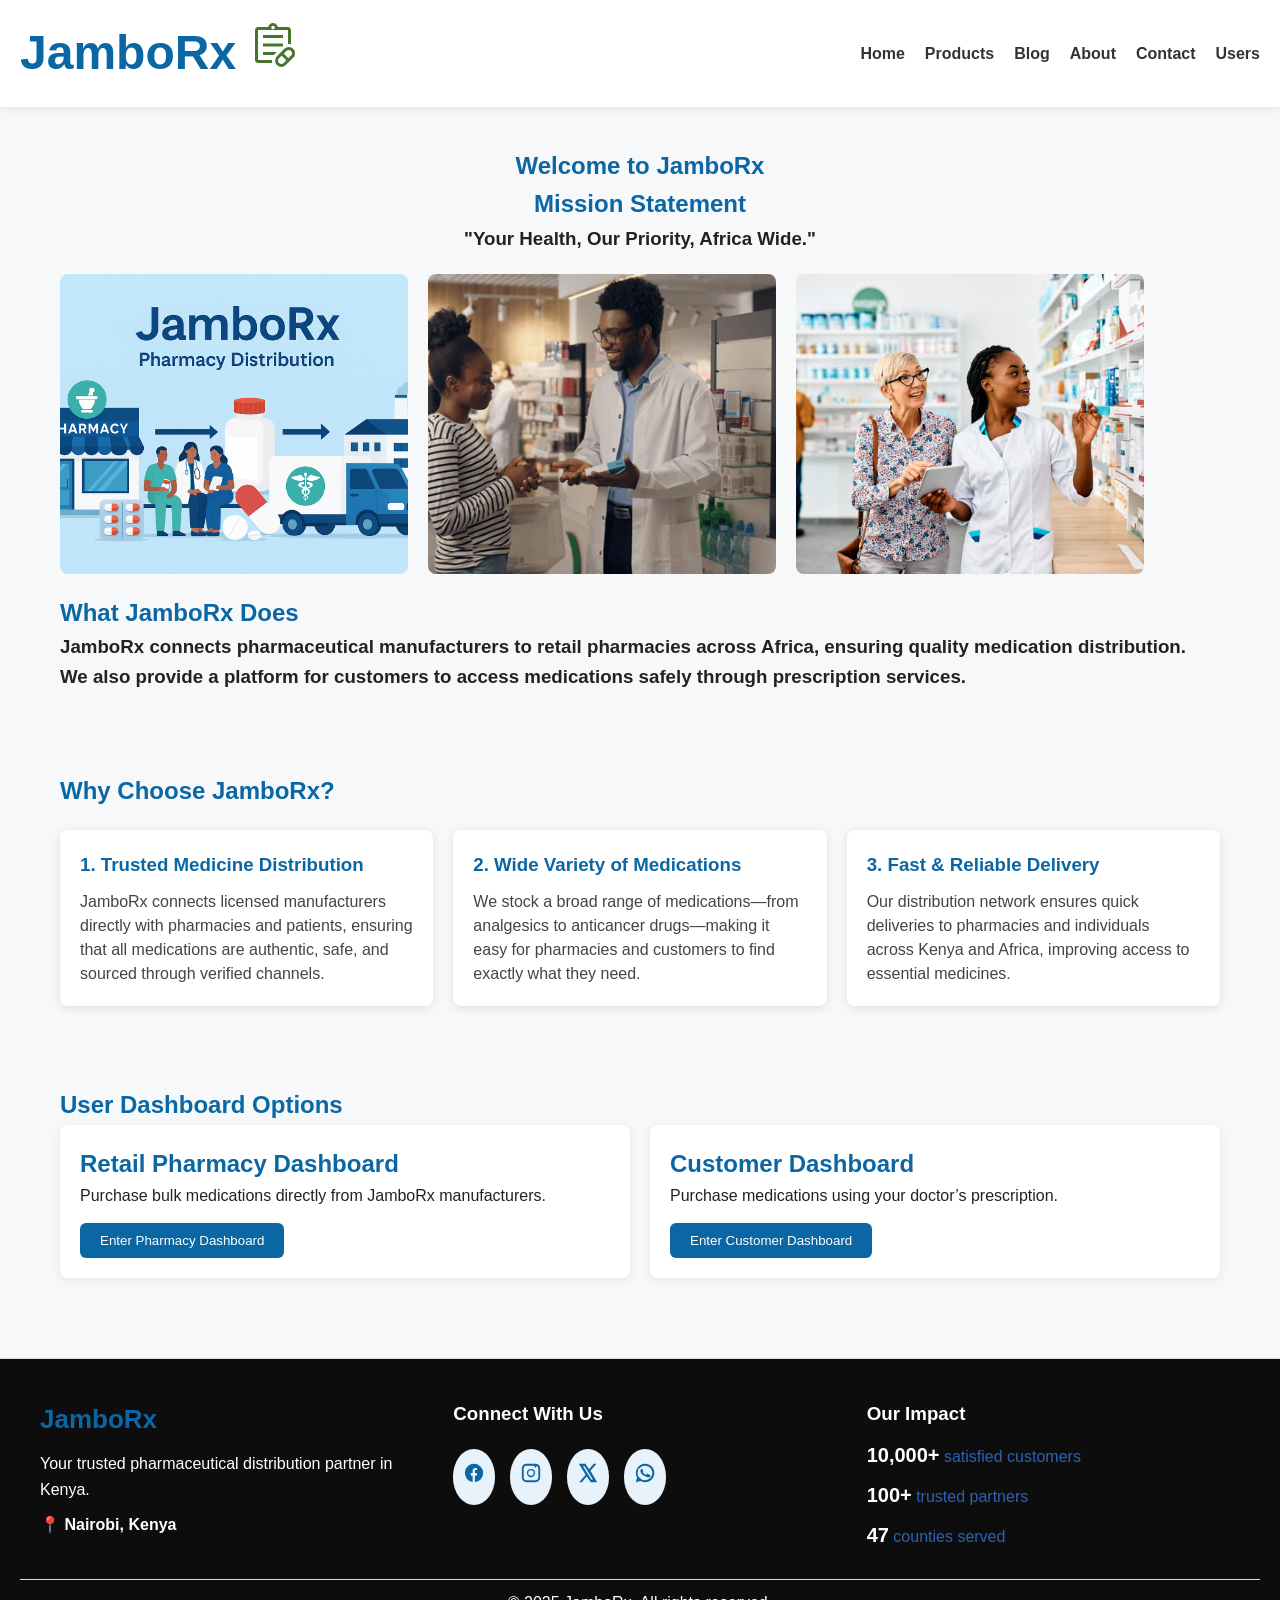
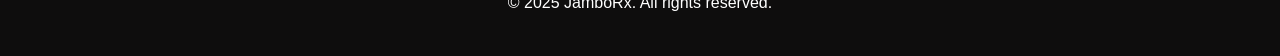
==== index.html @ 1153b6b3 "First project commit" ====
<!DOCTYPE html>
<html lang="en">
<head>
    <meta charset="UTF-8">
    <meta name="viewport" content="width=device-width, initial-scale=1.0">
    <title>JamboRx</title>
    <link rel="stylesheet" href="style.css">
</head>

<body>

<header>
<div class="logo"><h1>JamboRx <svg xmlns="http://www.w3.org/2000/svg" height="48px" viewBox="0 -960 960 960" width="48px" fill="#48752C"><path d="m694-120 53-54-93-93-54 53q-20 20-19.5 47t19.5 47q20 19 47 19.5t47-19.5Zm94-95 54-53q20-20 19.5-47T841-362q-20-20-46.28-20T748-362l-53 54 93 93ZM736-78q-37 37-89 37t-89-37q-37-37-37-89t37-89l148-148q37-37 89-37t89 37q37 37 37 89t-37 89L736-78ZM180-180v-600 600Zm0 60q-24.75 0-42.37-17.63Q120-155.25 120-180v-600q0-24.75 17.63-42.38Q155.25-840 180-840h205q5-35 32-57.5t63-22.5q36 0 63 22.5t32 57.5h205q24.75 0 42.38 17.62Q840-804.75 840-780v284q-15-4-30-5t-30 1v-280H180v600h281q-1 15 .5 30t5.5 30H180Zm300-677q14 0 24.5-10.5T515-832q0-14-10.5-24.5T480-867q-14 0-24.5 10.5T445-832q0 14 10.5 24.5T480-797ZM280-620v-60h400v60H280Zm0 170v-60h400v49q-3 2-6.5 5t-6.5 6H280Zm0 170v-60h277l-42 42q-5 5-8.5 9t-7.5 9H280Z"/></svg> </h1></div>
<nav class="navbar">
<button class="hamburger">&#9776;</button>
<ul class="nav-links">
<li><a href="/">Home</a></li>
<li><a href="products.html">Products</a></li>
<li><a href="blog.html">Blog</a></li>
<li><a href="about.html">About</a></li>
<li><a href="contact.html">Contact</a></li>
<li><a href="#users">Users</a></li>
</ul>
</nav>
</header>

<section id="home" class="page">
<h1 style="text-align: center;">Welcome to JamboRx</h1>

<h2 style="text-align: center;">Mission Statement</h2>
<h3 style="text-align: center;">"Your Health, Our Priority, Africa Wide."</h3>

<div class="home-images">
<img src="ChatGPT Image Nov 27, 2025, 11_52_10 AM.png" width="600px" height="300px" alt="Pharmacy setting " >
<img src="pharmacy-customer-buying-medication-advice-600nw-2683703851.webp" width="600px" height="300px" alt="Healthcare workers">
<img src="istockphoto-1419248817-612x612.jpg" width="600px" height="300px">
</div>

<h2>What JamboRx Does</h2>
<h3>
JamboRx connects pharmaceutical manufacturers to retail pharmacies 
across Africa, ensuring quality medication distribution. <br>  
We also provide a platform for customers to access medications safely 
through prescription services.
</h3>
</section>

<section id="why-jamborx" class="page">
<h2>Why Choose JamboRx?</h2>
<div class="reasons-container">
<div class="reason-card">
<h3>1. Trusted Medicine Distribution</h3>
<p>
JamboRx connects licensed manufacturers directly with pharmacies 
and patients, ensuring that all medications are authentic, safe, 
and sourced through verified channels.
</p>
</div>       
<div class="reason-card">
<h3>2. Wide Variety of Medications</h3>
<p>
We stock a broad range of medications—from analgesics to 
anticancer drugs—making it easy for pharmacies and customers to 
find exactly what they need.
</p>
</div>
<div class="reason-card">
<h3>3. Fast & Reliable Delivery</h3>
<p>
Our distribution network ensures quick deliveries to pharmacies 
and individuals across Kenya and Africa, improving access to 
essential medicines.
</p>
</div>
</div>
</section>
  

<section id="users" class="page">
<h1>User Dashboard Options</h1>

<div class="user-options">
<div class="user-card">
<h2>Retail Pharmacy Dashboard</h2>
<p>Purchase bulk medications directly from JamboRx manufacturers.</p>
<button>Enter Pharmacy Dashboard</button>
</div>
<div class="user-card">
<h2>Customer Dashboard</h2>
<p>Purchase medications using your doctor’s prescription.</p>
<button>Enter Customer Dashboard</button>
</div>
</div>
</section>

<footer class="footer">
<div class="footer-container">

        
<div class="footer-section">
<h2 class="footer-logo">JamboRx</h2>
<p class="footer-text">Your trusted pharmaceutical distribution partner in Kenya.</p>
<p class="footer-location">📍 Nairobi, Kenya</p>
</div>

        
<div class="footer-section">
<h3>Connect With Us</h3>
<div class="social-icons">
<div class="social-icons">
    
    
<a href="#" class="social-icon" title="Facebook"><svg width="22" height="22" viewBox="0 0 24 24" fill="currentColor"><path d="M22 12a10 10 0 1 0-11.5 9.9v-7h-2v-3h2v-2.3c0-2 1.2-3.1 3-3.1 .9 0 1.8.1 1.8.1v2h-1c-1 0-1.3.6-1.3 1.2V12h2.3l-.4 3h-1.9v7A10 10 0 0 0 22 12"/></svg></a>
<a href="#" class="social-icon" title="Instagram"><svg width="22" height="22" viewBox="0 0 24 24" fill="currentColor"><path d="M7 2C4.2 2 2 4.2 2 7v10c0 2.8 2.2 5 5 5h10c2.8 0 5-2.2 5-5V7c0-2.8-2.2-5-5-5H7zm10 2c1.7 0 3 1.3 3 3v10c0 1.7-1.3 3-3 3H7c-1.7 0-3-1.3-3-3V7c0-1.7 1.3-3 3-3h10zm-5 3.5A4.5  4.5 0 1 0 16.5 12 4.51 4.51 0 0 0 12 7.5zm0 7.5a3 3 0 1  1 3-3 3 3 0 0 1-3 3zm4.8-8.9a1.1 1.1 0 1 0-1.1-1.1 1.1 1.1 0 0 0 1.1 1.1z"/></svg></a>
<a href="#" class="social-icon" title="Twitter / X"><svg width="22" height="22" viewBox="0 0 24 24" fill="currentColor"><path d="M18.25 2h3.02l-6.59 7.53L22 22h-6.98l-4.39-6.4L5.4  22H2.38l7.03-8.03L2 2h7.14l3.95 5.82L18.25 2zm-2.46 17.3h1.67L8.29 4.6H6.51l9.28 14.7z"/></svg></a>
<a href="#" class="social-icon" title="WhatsApp"><svg width="22" height="22" viewBox="0 0 24 24" fill="currentColor"><path d="M12.04 2a10 10 0 0 0-8.7 14.93L2 22l5.2-1.33A10 10 0 1 0 12.04 2m0 18a8 8 0 1 1 6.33-3.17l-.2.26-.23.2A8 8 0 0 1 12.04 20zm4.25-6.3c-.23-.12-1.37-.68-1.58-.76s-.36-.12-.51.12-.59.76-.72.92-.26.18-.49.06a6.56 6.56 0 0 1-1.93-1.19 7.32 7.32 0 0 1-1.37-1.7c-.12-.23 0-.35.09-.47s.12-.18.17-.29a1.53 1.53 0 0 0 .12-.29.44.44 0 0 0 0-.41c-.06-.12-.51-1.23-.71-1.68s-.38-.38-.52-.39h-.45a.86.86  0 0 0-.62.29 2.6 2.6 0 0 0-.83 1.94 4.51 4.51 0 0 0 .94 2.38 10 10 0 0 0 3.63 3.16 12.2 12.2 0 0 0 2.53 1c1 .29 1.91.25 2.63.15a2.23 2.23 0 0 0 1.46-1c.18-.29.18-.53.12-.65s-.2-.12-.44-.23z"/></svg></a>

</div>

</div>
</div>

        
<div class="footer-section">
<h3>Our Impact</h3>
<ul class="stats-list">
<li><strong>10,000+</strong> satisfied customers</li>
<li><strong>100+</strong> trusted partners</li>
<li><strong>47</strong> counties served</li>
</ul>
</div>
</div>

<div class="footer-bottom">
<p>&copy; 2025 JamboRx. All rights reserved.</p>
</div>
</footer>


</body>
</html>
---- style.css ----
* {
    margin: 0;
    padding: 0;
    box-sizing: border-box;
}

body {
    font-family: Arial, Helvetica, sans-serif;
    background: #f6f8fa;
    color: #222;
    line-height: 1.6;
}

h1,
h2 {
    color: #0b67a4;
}

.page {
    padding: 40px 20px;
    max-width: 1200px;
    margin: auto;
}


header {
    background: white;
    padding: 15px 20px;
    display: flex;
    justify-content: space-between;
    align-items: center;
    box-shadow: 0 2px 8px rgba(0, 0, 0, 0.08);
    position: sticky;
    top: 0;
    z-index: 1000;
}

.logo {
    font-size: 24px;
    font-weight: bold;
    color: #0b67a4;
}

.navbar ul {
    list-style: none;
    display: flex;
    gap: 20px;
}

.navbar ul li a {
    text-decoration: none;
    color: #333;
    font-weight: bold;
}

.navbar ul li a:hover {
    color: #0b67a4;
}

.hamburger {
    background: none;
    border: none;
    font-size: 28px;
    display: none;
    cursor: pointer;
}

#home p {
    max-width: 800px;
    margin-bottom: 20px;
}

.home-images {
    display: flex;
    gap: 20px;
    margin: 20px 0;
    flex-wrap: wrap;
}

.home-images img {
    width: 30%;
    min-width: 220px;
    border-radius: 8px;
    object-fit: cover;
}

.reasons-container {
    display: flex;
    gap: 20px;
    margin-top: 20px;
    flex-wrap: wrap;
}

.reason-card {
    flex: 1;
    min-width: 260px;
    background: white;
    padding: 20px;
    border-radius: 8px;
    box-shadow: 0 2px 10px rgba(0, 0, 0, 0.1);
}

.reason-card h3 {
    color: #0b67a4;
    margin-bottom: 10px;
}

.reason-card p {
    color: #444;
    line-height: 1.5;
}

.product-category {
    margin-bottom: 40px;
}

.product-grid {
    display: grid;
    grid-template-columns: repeat(auto-fit, minmax(220px, 1fr));
    gap: 20px;
    margin-top: 10px;
}

.product-card {
    background: white;
    padding: 15px;
    border-radius: 8px;
    box-shadow: 0 2px 10px rgba(0, 0, 0, 0.08);
    text-align: center;
}

.product-card img {
    width: 100%;
    height: 160px;
    object-fit: cover;
    border-radius: 6px;
}

.product-card h3 {
    margin-top: 10px;
    font-size: 18px;
}


#blog {
    max-width: 1100px;
    margin: auto;
    padding: 40px 20px;
}

.blog-intro {
    color: #555;
    font-size: 17px;
    margin-bottom: 25px;
}

.blog-container {
    display: flex;
    flex-direction: column;
    gap: 25px;
}

.blog-post {
    background: #ffffff;
    padding: 25px;
    border-radius: 10px;
    border-left: 6px solid #0b67a4;
    box-shadow: 0 2px 12px rgba(0,0,0,0.06);
}

.blog-post h2 {
    color: #0b67a4;
    margin-bottom: 10px;
}

.blog-post .date {
    font-size: 13px;
    color: #6b7280;
    margin-bottom: 10px;
}

.blog-post p {
    margin-bottom: 12px;
    color: #333;
    line-height: 1.6;
}

.read-more {
    display: inline-block;
    margin-top: 8px;
    padding: 8px 14px;
    background: #0b67a4;
    color: white;
    text-decoration: none;
    border-radius: 6px;
    font-size: 14px;
    transition: 0.3s ease-in-out;
}

.read-more:hover {
    background: #084c7a;
}


#about {
    max-width: 1100px;
    margin: auto;
    padding: 40px 20px;
    background: #f9fafb;
    border-radius: 10px;
}

#about h1 {
    font-size: 32px;
    text-align: center;
    margin-bottom: 25px;
    color: #0b67a4;
}

#about h2 {
    margin-top: 35px;
    font-size: 24px;
    color: #094e78;
    border-left: 5px solid #0b67a4;
    padding-left: 12px;
}

#about p {
    margin: 15px 0;
    color: #333;
    line-height: 1.7;
    font-size: 16px;
}

#about ul {
    margin: 15px 0 15px 20px;
}

#about ul li {
    margin-bottom: 8px;
    color: #444;
}


#about ul li strong {
    color: #0b67a4;
    font-size: 17px;
}


#about p strong {
    color: #0a4d75;
}

#about .highlight-box {
    background: white;
    border-left: 5px solid #0b67a4;
    padding: 15px 20px;
    border-radius: 6px;
    margin: 20px 0;
    box-shadow: 0 2px 10px rgba(0, 0, 0, 0.05);
}


#about .commitment {
    margin-top: 30px;
    background: #eef7ff;
    padding: 20px;
    border-radius: 8px;
    border-left: 5px solid #0b67a4;
}


#about h2 {
    margin-top: 20px;
}

#about p {
    max-width: 900px;
    margin-bottom: 15px;
}

#contact {
    max-width: 1100px;
    margin: auto;
    padding: 36px 20px;
    background: #fff;
    border-radius: 10px;
    box-shadow: 0 6px 18px rgba(10, 40, 80, 0.04);
}


.contact-grid {
    display: grid;
    grid-template-columns: 1fr 420px;
    gap: 28px;
    align-items: start;
}

.contact-card {
    background: #fbfdff;
    padding: 20px;
    border-radius: 10px;
    border: 1px solid #eef6fb;
}

.contact-card h2 {
    color: #0b67a4;
    margin-bottom: 10px;
}

.contact-item {
    margin: 12px 0;
}

.hours-table {
    width: 100%;
    border-collapse: collapse;
    margin-top: 8px;
}

.hours-table td {
    padding: 6px 8px;
    border-bottom: 1px solid #f1f6f9;
}


.form-compact label,
.form-inline label {
    display: block;
    font-weight: 600;
    margin-top: 10px;
    font-size: 14px;
    color: #0b67a4;
}

.form-compact input,
.form-compact select,
.form-compact textarea,
.form-inline input {
    width: 100%;
    padding: 10px 12px;
    border-radius: 8px;
    border: 1px solid #dfeff9;
    margin-top: 6px;
    background: white;
    color: #0b1622;
}

.form-inline {
    display: flex;
    gap: 8px;
    align-items: center;
    margin-top: 8px;
}

.form-inline input {
    flex: 1;
    min-width: 0;
}

.form-inline .btn {
    margin: 0;
}

.form-actions {
    display: flex;
    gap: 8px;
    justify-content: flex-end;
    margin-top: 12px;
}


.muted {
    color: #6b7280;
    font-size: 14px;
}

.small {
    font-size: 13px;
}


.sr-only {
    position: absolute;
    left: -9999px;
    width: 1px;
    height: 1px;
    overflow: hidden;
}


#subscribe-form {
    margin-top: 15px;
}

#subscribe-form input {
    padding: 10px;
    width: 250px;
    border-radius: 6px;
    border: 1px solid #bbb;
}

#subscribe-form button {
    padding: 10px 20px;
    background: #0b67a4;
    color: white;
    border: none;
    border-radius: 6px;
    cursor: pointer;
}

#subscribe-form button:hover {
    background: #084c7a;
}


.user-options {
    display: flex;
    gap: 20px;
    flex-wrap: wrap;
}

.user-card {
    flex: 1;
    min-width: 280px;
    background: white;
    padding: 20px;
    border-radius: 8px;
    box-shadow: 0 2px 10px rgba(0, 0, 0, 0.08);
}

.user-card button {
    margin-top: 15px;
    padding: 10px 20px;
    background: #0b67a4;
    color: white;
    border: none;
    border-radius: 6px;
    cursor: pointer;
}

.user-card button:hover {
    background: #084c7a;
}


.footer {
    background: #0e0d0d;
    color: white;
    padding: 40px 20px;
    border-top: 1px solid #ddd;
    margin-top: 40px;
}

.footer-container {
    max-width: 1200px;
    margin: auto;
    display: flex;
    gap: 40px;
    flex-wrap: wrap;
    justify-content: space-between;
}

.footer-section {
    flex: 1;
    min-width: 260px;
}

.footer-logo {
    font-size: 26px;
    color: #0b67a4;
    font-weight: bold;
}

.footer-text {
    color: white;
    margin: 10px 0;
}

.footer-location {
    color: white;
    font-weight: bold;
}


.social-icons {
    display: flex;
    gap: 15px;
    margin-top: 10px;
}

.social-icon {
    font-size: 22px;
    text-decoration: none;
    color: #0b67a4;
    background: #e8f2fa;
    padding: 10px;
    border-radius: 50%;
    transition: 0.3s;
}

.social-icon:hover {
    background: #0b67a4;
    color: white;
}


.stats-list {
    list-style: none;
    padding: 0;
    margin-top: 10px;
}

.stats-list li {
    margin-bottom: 8px;
    color: #2962b8;
}

.stats-list strong {
    font-size: 20px;
    color: white;
}


.footer-bottom {
    text-align: center;
    margin-top: 20px;
    padding-top: 10px;
    color: white;
    border-top: 1px solid #ddd;
}
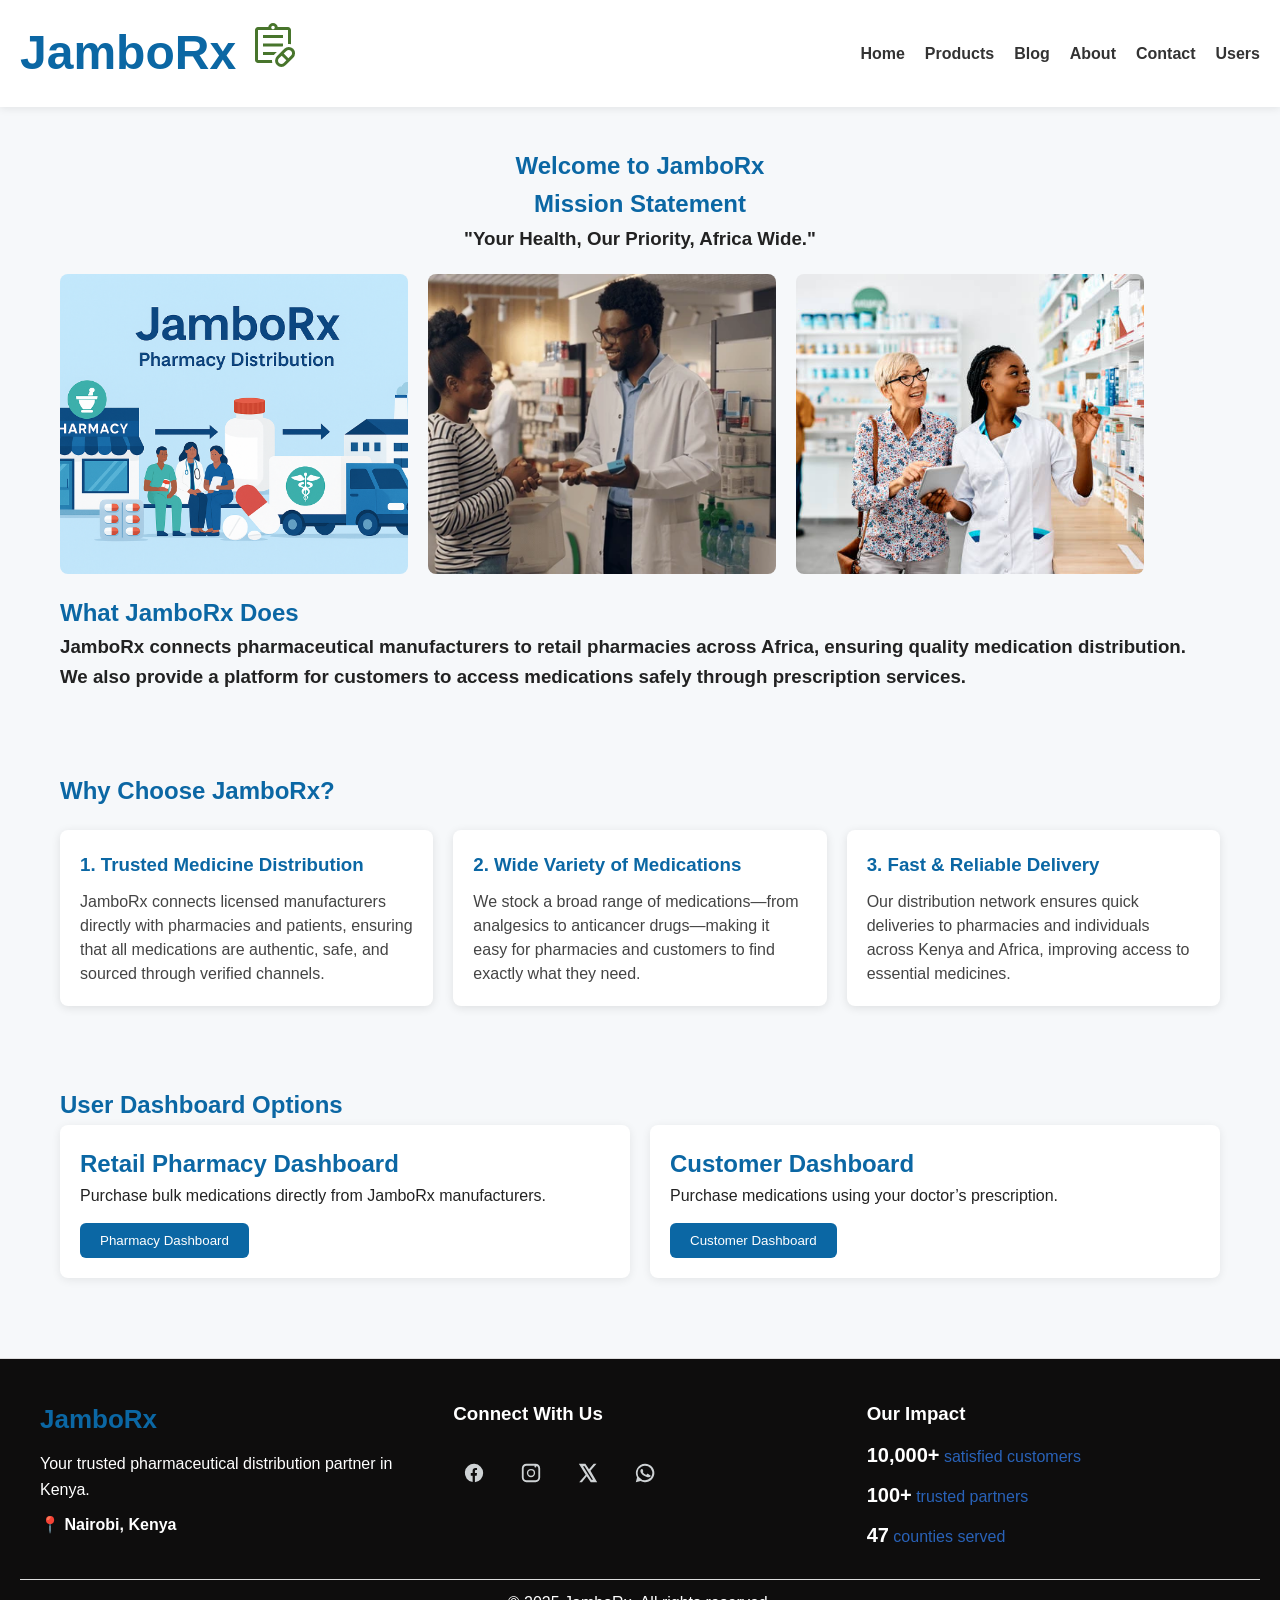
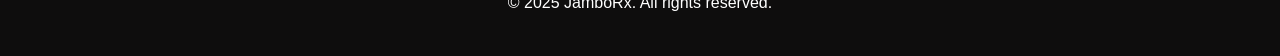
==== commit 42ca10a9: "Changes in footer,and the user section" ====
--- a/index.html
+++ b/index.html
@@ -12,7 +12,6 @@
 <header>
 <div class="logo"><h1>JamboRx <svg xmlns="http://www.w3.org/2000/svg" height="48px" viewBox="0 -960 960 960" width="48px" fill="#48752C"><path d="m694-120 53-54-93-93-54 53q-20 20-19.5 47t19.5 47q20 19 47 19.5t47-19.5Zm94-95 54-53q20-20 19.5-47T841-362q-20-20-46.28-20T748-362l-53 54 93 93ZM736-78q-37 37-89 37t-89-37q-37-37-37-89t37-89l148-148q37-37 89-37t89 37q37 37 37 89t-37 89L736-78ZM180-180v-600 600Zm0 60q-24.75 0-42.37-17.63Q120-155.25 120-180v-600q0-24.75 17.63-42.38Q155.25-840 180-840h205q5-35 32-57.5t63-22.5q36 0 63 22.5t32 57.5h205q24.75 0 42.38 17.62Q840-804.75 840-780v284q-15-4-30-5t-30 1v-280H180v600h281q-1 15 .5 30t5.5 30H180Zm300-677q14 0 24.5-10.5T515-832q0-14-10.5-24.5T480-867q-14 0-24.5 10.5T445-832q0 14 10.5 24.5T480-797ZM280-620v-60h400v60H280Zm0 170v-60h400v49q-3 2-6.5 5t-6.5 6H280Zm0 170v-60h277l-42 42q-5 5-8.5 9t-7.5 9H280Z"/></svg> </h1></div>
 <nav class="navbar">
-<button class="hamburger">&#9776;</button>
 <ul class="nav-links">
 <li><a href="/">Home</a></li>
 <li><a href="products.html">Products</a></li>
@@ -83,12 +82,12 @@
 <div class="user-card">
 <h2>Retail Pharmacy Dashboard</h2>
 <p>Purchase bulk medications directly from JamboRx manufacturers.</p>
-<button>Enter Pharmacy Dashboard</button>
+<button>Pharmacy Dashboard</button>
 </div>
 <div class="user-card">
 <h2>Customer Dashboard</h2>
 <p>Purchase medications using your doctor’s prescription.</p>
-<button>Enter Customer Dashboard</button>
+<button>Customer Dashboard</button>
 </div>
 </div>
 </section>
--- a/style.css
+++ b/style.css
@@ -57,14 +57,6 @@
     color: #0b67a4;
 }
 
-.hamburger {
-    background: none;
-    border: none;
-    font-size: 28px;
-    display: none;
-    cursor: pointer;
-}
-
 #home p {
     max-width: 800px;
     margin-bottom: 20px;
@@ -129,18 +121,60 @@
     text-align: center;
 }
 
+#products {
+    max-width: 1200px;
+    margin: auto;
+    padding: 40px 20px;
+}
+
+.product-category {
+    margin-top: 40px;
+}
+
+.product-category h2 {
+    color: #0b67a4;
+    margin-bottom: 15px;
+    border-left: 5px solid #0b67a4;
+    padding-left: 10px;
+}
+
+.product-grid {
+    display: grid;
+    grid-template-columns: repeat(auto-fit, minmax(220px, 1fr));
+    gap: 18px;
+}
+
+.product-card {
+    background: white;
+    padding: 15px;
+    border-radius: 10px;
+    box-shadow: 0 2px 12px rgba(0,0,0,0.06);
+    text-align: center;
+    transition: transform 0.25s ease;
+}
+
+.product-card:hover {
+    transform: translateY(-5px);
+}
+
 .product-card img {
     width: 100%;
-    height: 160px;
+    height: 150px;
     object-fit: cover;
     border-radius: 6px;
+    margin-bottom: 8px;
 }
 
 .product-card h3 {
-    margin-top: 10px;
-    font-size: 18px;
-}
-
+    color: #0b67a4;
+    margin-bottom: 6px;
+}
+
+.product-card p {
+    margin: 3px 0;
+    color: #333;
+    font-size: 14px;
+}
 
 #blog {
     max-width: 1100px;
@@ -261,7 +295,6 @@
     box-shadow: 0 2px 10px rgba(0, 0, 0, 0.05);
 }
 
-
 #about .commitment {
     margin-top: 30px;
     background: #eef7ff;
@@ -269,7 +302,6 @@
     border-radius: 8px;
     border-left: 5px solid #0b67a4;
 }
-
 
 #about h2 {
     margin-top: 20px;
@@ -493,10 +525,8 @@
 .social-icon {
     font-size: 22px;
     text-decoration: none;
-    color: #0b67a4;
-    background: #e8f2fa;
+    color: #ced2d4;
     padding: 10px;
-    border-radius: 50%;
     transition: 0.3s;
 }
 
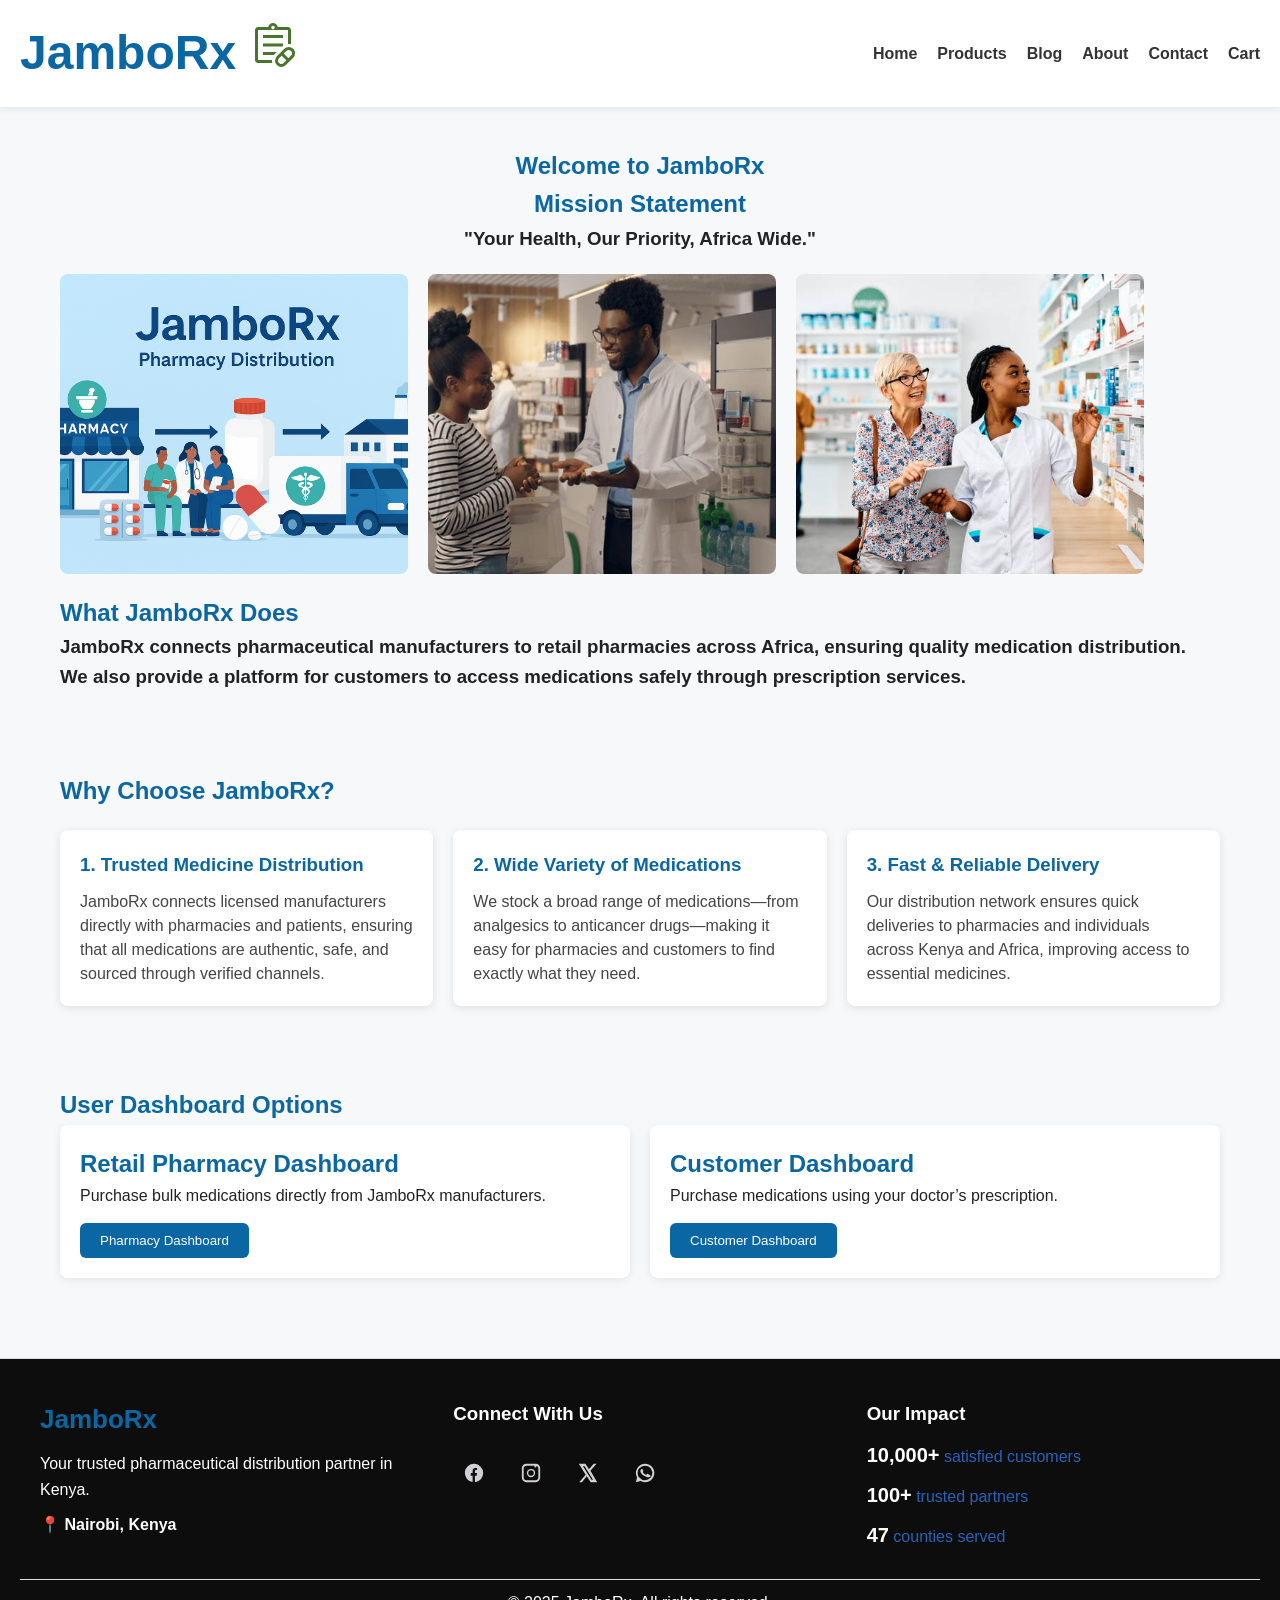
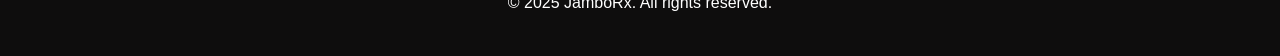
==== commit 23dd506c: "Adding functionalities and cart to the products page" ====
--- a/index.html
+++ b/index.html
@@ -18,7 +18,8 @@
 <li><a href="blog.html">Blog</a></li>
 <li><a href="about.html">About</a></li>
 <li><a href="contact.html">Contact</a></li>
-<li><a href="#users">Users</a></li>
+<li><a href="cart.html">Cart</a></li>
+
 </ul>
 </nav>
 </header>
--- a/style.css
+++ b/style.css
@@ -559,4 +559,25 @@
     padding-top: 10px;
     color: white;
     border-top: 1px solid #ddd;
+}
+
+.cart-item {
+    display: flex;
+    justify-content: space-between;
+    margin: 10px;
+    padding: 10px;
+    background: white;
+    border-radius: 8px;
+}
+.cart-item img {
+    width: 60px;
+    border-radius: 6px;
+}
+.remove-btn {
+    background: red;
+    color: white;
+    border: none;
+    padding: 5px 10px;
+    border-radius: 6px;
+    cursor: pointer;
 }
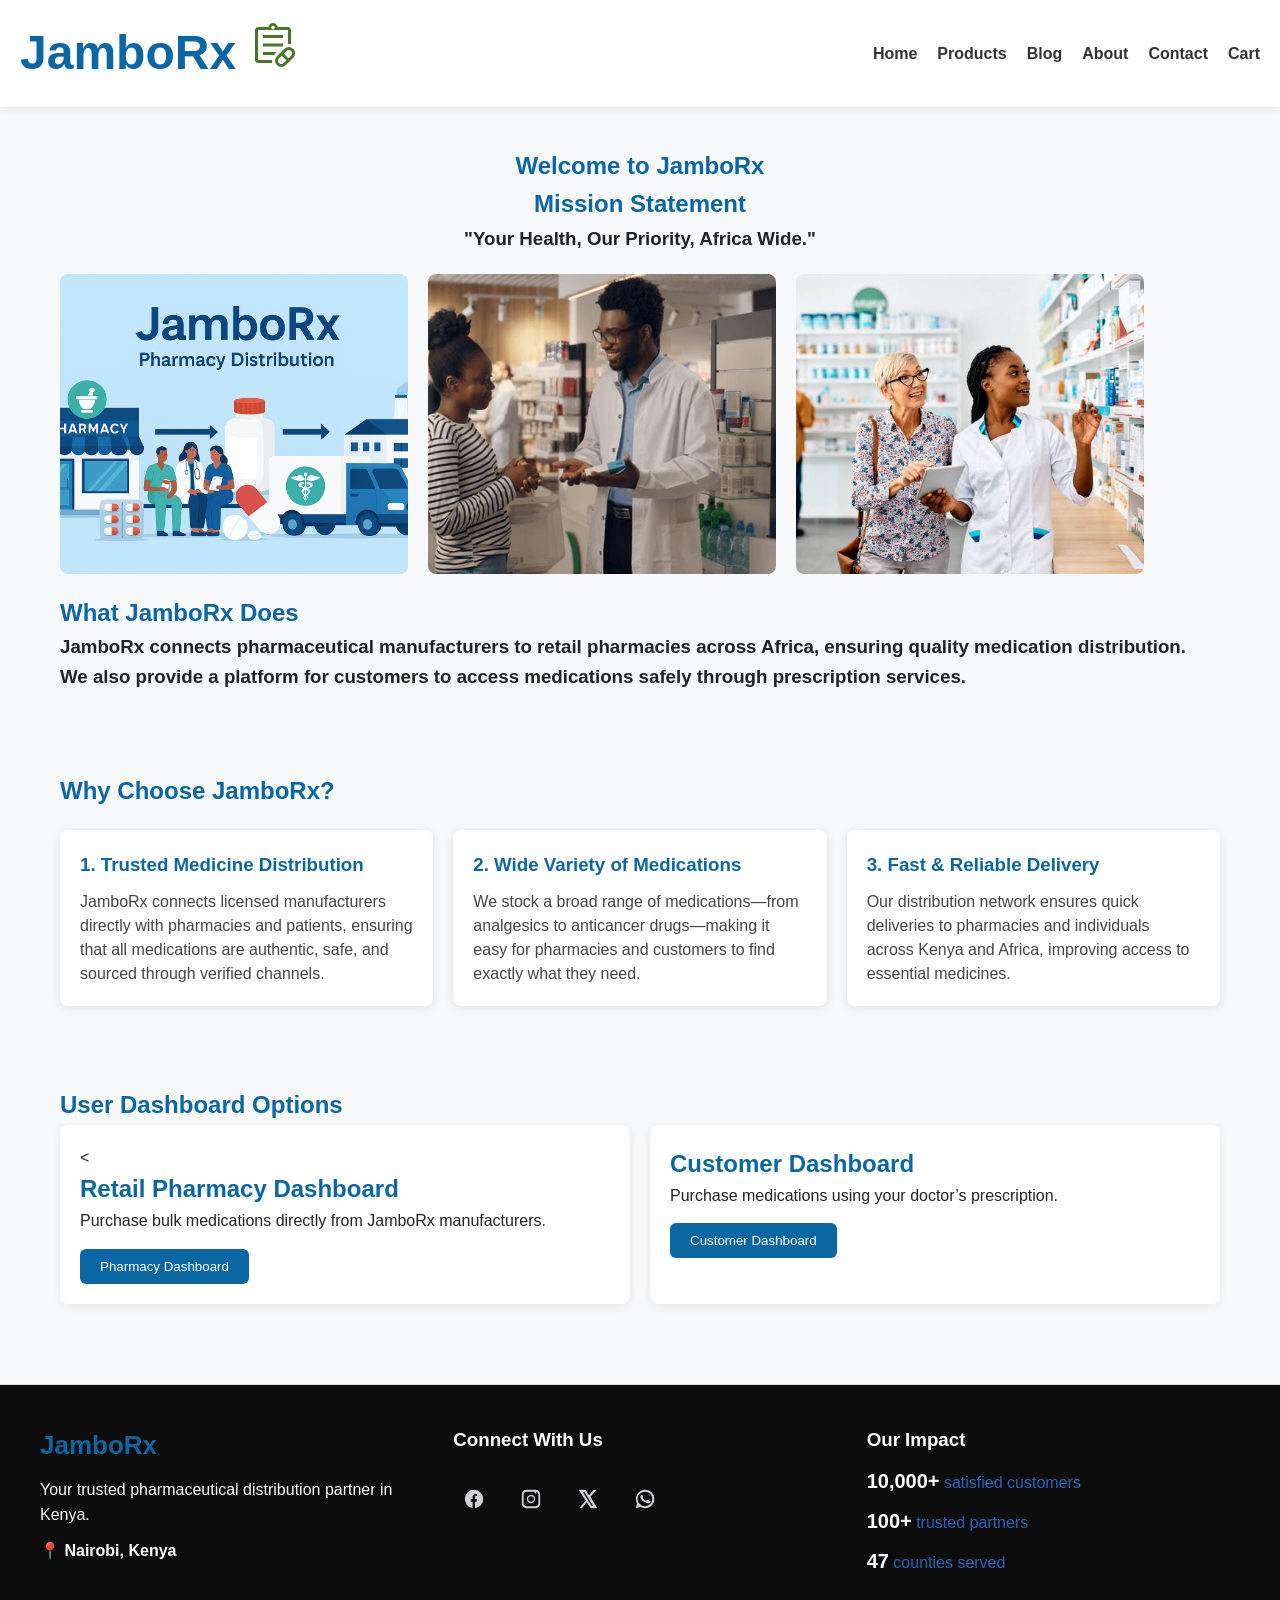
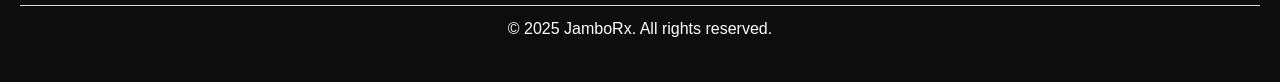
==== commit 67a45730: "final changes" ====
--- a/index.html
+++ b/index.html
@@ -75,20 +75,20 @@
 </div>
 </section>
   
-
 <section id="users" class="page">
 <h1>User Dashboard Options</h1>
 
 <div class="user-options">
-<div class="user-card">
+
+<div class="user-card"> <
 <h2>Retail Pharmacy Dashboard</h2>
 <p>Purchase bulk medications directly from JamboRx manufacturers.</p>
-<button>Pharmacy Dashboard</button>
+<button id="btn-retail">Pharmacy Dashboard</button>
 </div>
 <div class="user-card">
 <h2>Customer Dashboard</h2>
 <p>Purchase medications using your doctor’s prescription.</p>
-<button>Customer Dashboard</button>
+<button id="btn-customer">Customer Dashboard</button>
 </div>
 </div>
 </section>
--- a/style.css
+++ b/style.css
@@ -476,7 +476,6 @@
     background: #084c7a;
 }
 
-
 .footer {
     background: #0e0d0d;
     color: white;
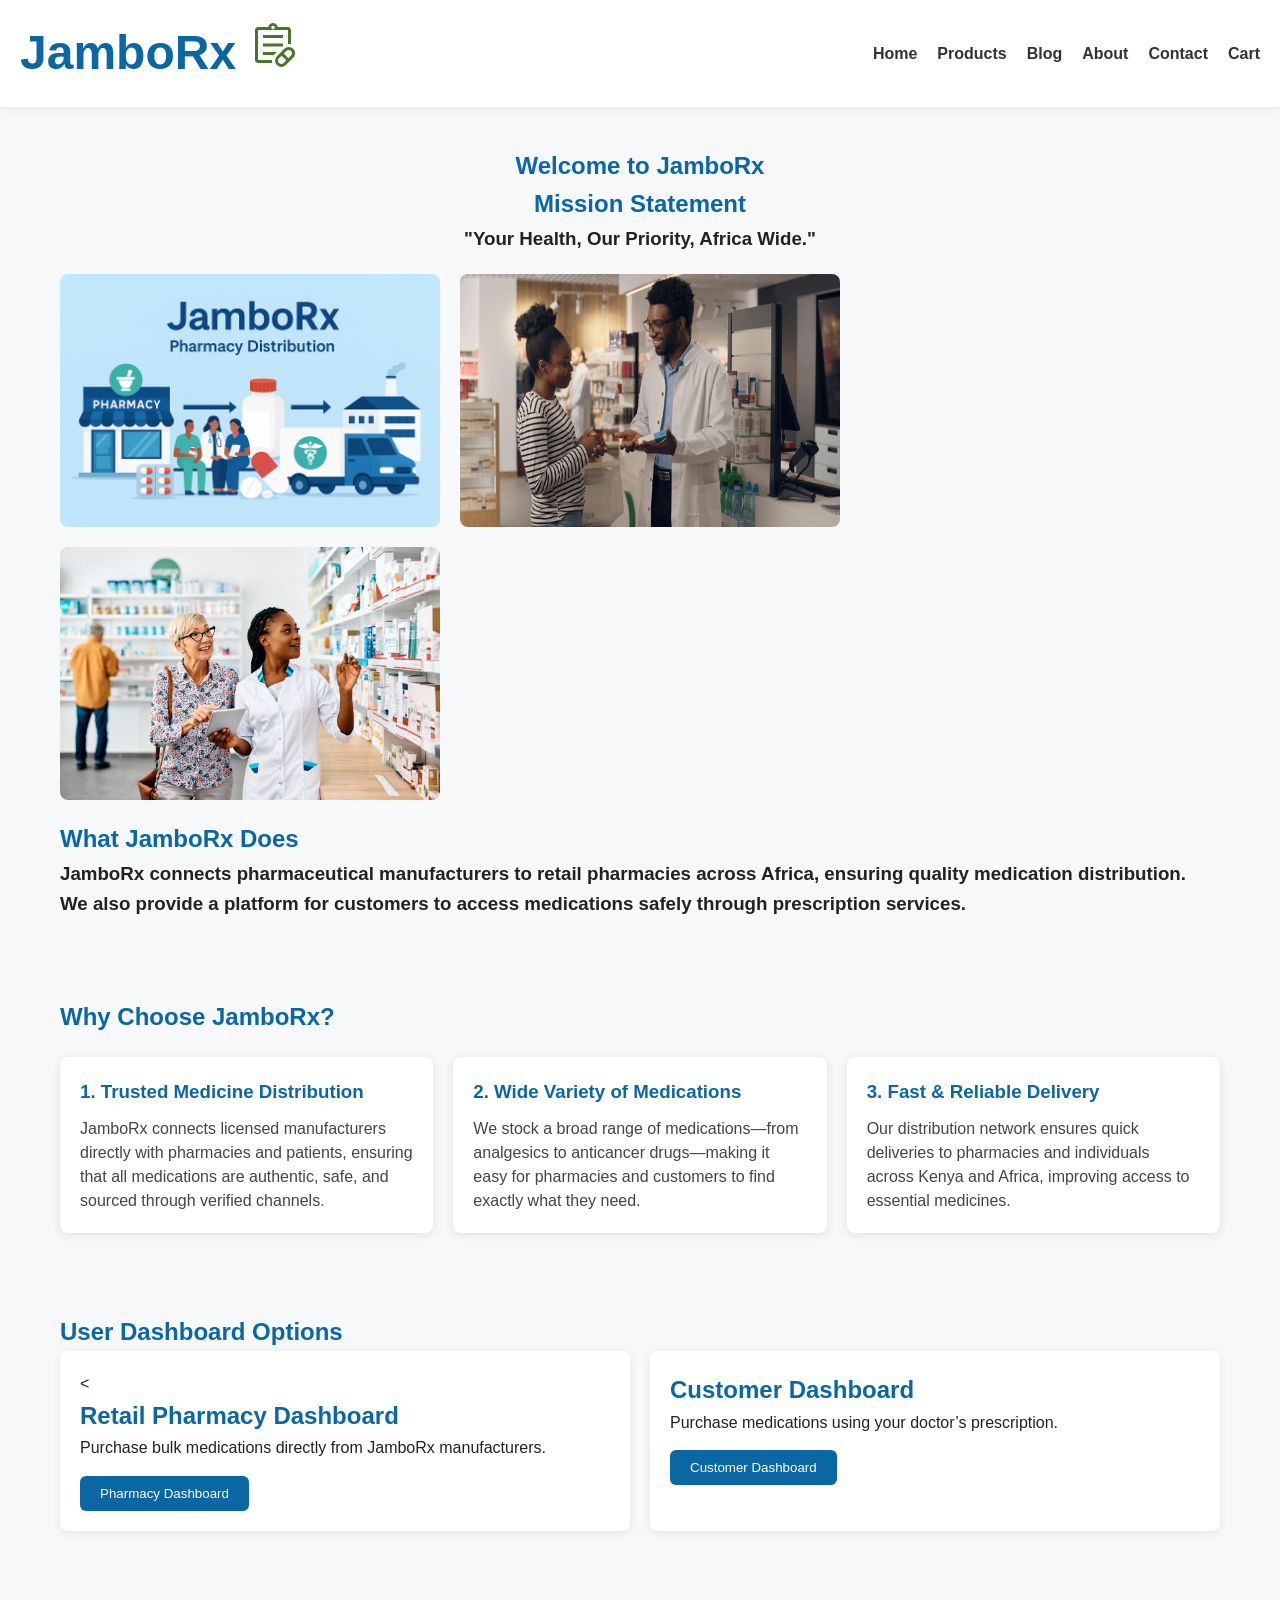
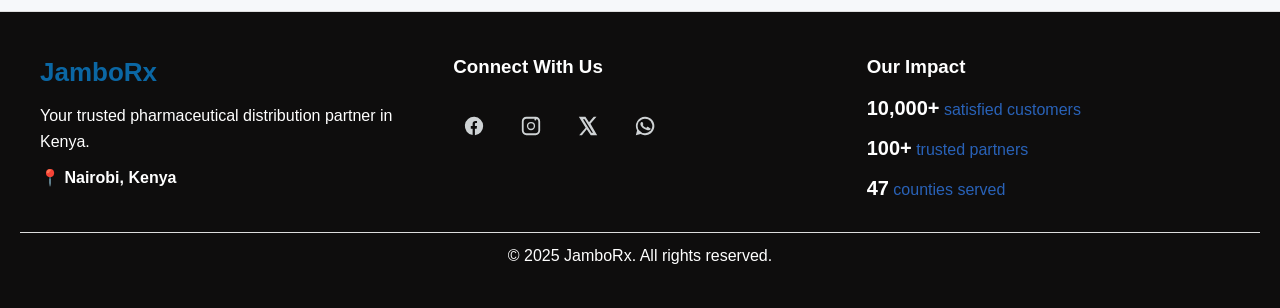
==== commit 575ffdeb: "final editting" ====
--- a/index.html
+++ b/index.html
@@ -11,6 +11,7 @@
 
 <header>
 <div class="logo"><h1>JamboRx <svg xmlns="http://www.w3.org/2000/svg" height="48px" viewBox="0 -960 960 960" width="48px" fill="#48752C"><path d="m694-120 53-54-93-93-54 53q-20 20-19.5 47t19.5 47q20 19 47 19.5t47-19.5Zm94-95 54-53q20-20 19.5-47T841-362q-20-20-46.28-20T748-362l-53 54 93 93ZM736-78q-37 37-89 37t-89-37q-37-37-37-89t37-89l148-148q37-37 89-37t89 37q37 37 37 89t-37 89L736-78ZM180-180v-600 600Zm0 60q-24.75 0-42.37-17.63Q120-155.25 120-180v-600q0-24.75 17.63-42.38Q155.25-840 180-840h205q5-35 32-57.5t63-22.5q36 0 63 22.5t32 57.5h205q24.75 0 42.38 17.62Q840-804.75 840-780v284q-15-4-30-5t-30 1v-280H180v600h281q-1 15 .5 30t5.5 30H180Zm300-677q14 0 24.5-10.5T515-832q0-14-10.5-24.5T480-867q-14 0-24.5 10.5T445-832q0 14 10.5 24.5T480-797ZM280-620v-60h400v60H280Zm0 170v-60h400v49q-3 2-6.5 5t-6.5 6H280Zm0 170v-60h277l-42 42q-5 5-8.5 9t-7.5 9H280Z"/></svg> </h1></div>
+<button class="menu-toggle">☰</button>
 <nav class="navbar">
 <ul class="nav-links">
 <li><a href="/">Home</a></li>
--- a/style.css
+++ b/style.css
@@ -69,12 +69,14 @@
     flex-wrap: wrap;
 }
 
+
 .home-images img {
-    width: 30%;
-    min-width: 220px;
+    width: 100%;
+    max-width: 380px;
+    height: auto;
     border-radius: 8px;
-    object-fit: cover;
-}
+}
+
 
 .reasons-container {
     display: flex;
@@ -579,4 +581,62 @@
     padding: 5px 10px;
     border-radius: 6px;
     cursor: pointer;
-}+}
+.menu-toggle {
+    display: none;
+    font-size: 28px;
+    background: none;
+    border: none;
+    cursor: pointer;
+    color: #0b67a4;
+}
+
+@media (max-width: 768px) {
+    .navbar ul {
+        display: none;
+        flex-direction: column;
+        width: 100%;
+        background: white;
+        padding: 15px;
+        position: absolute;
+        top: 70px;
+        left: 0;
+        box-shadow: 0 4px 10px rgba(0,0,0,0.1);
+    }
+
+    .navbar ul.show {
+        display: flex;
+    }
+
+    .menu-toggle {
+        display: block;
+    }
+
+    header {
+        position: relative;
+    }
+
+    .reasons-container {
+        flex-direction: column;
+    }
+    
+    .user-options {
+        flex-direction: column;
+    }
+    .footer-container {
+        flex-direction: column;
+        text-align: center;
+    }
+
+    .social-icons {
+        justify-content: center;
+    }
+}
+@media (max-width: 600px) {
+    .product-grid {
+        grid-template-columns: repeat(1, 1fr);
+    }
+}
+
+
+
